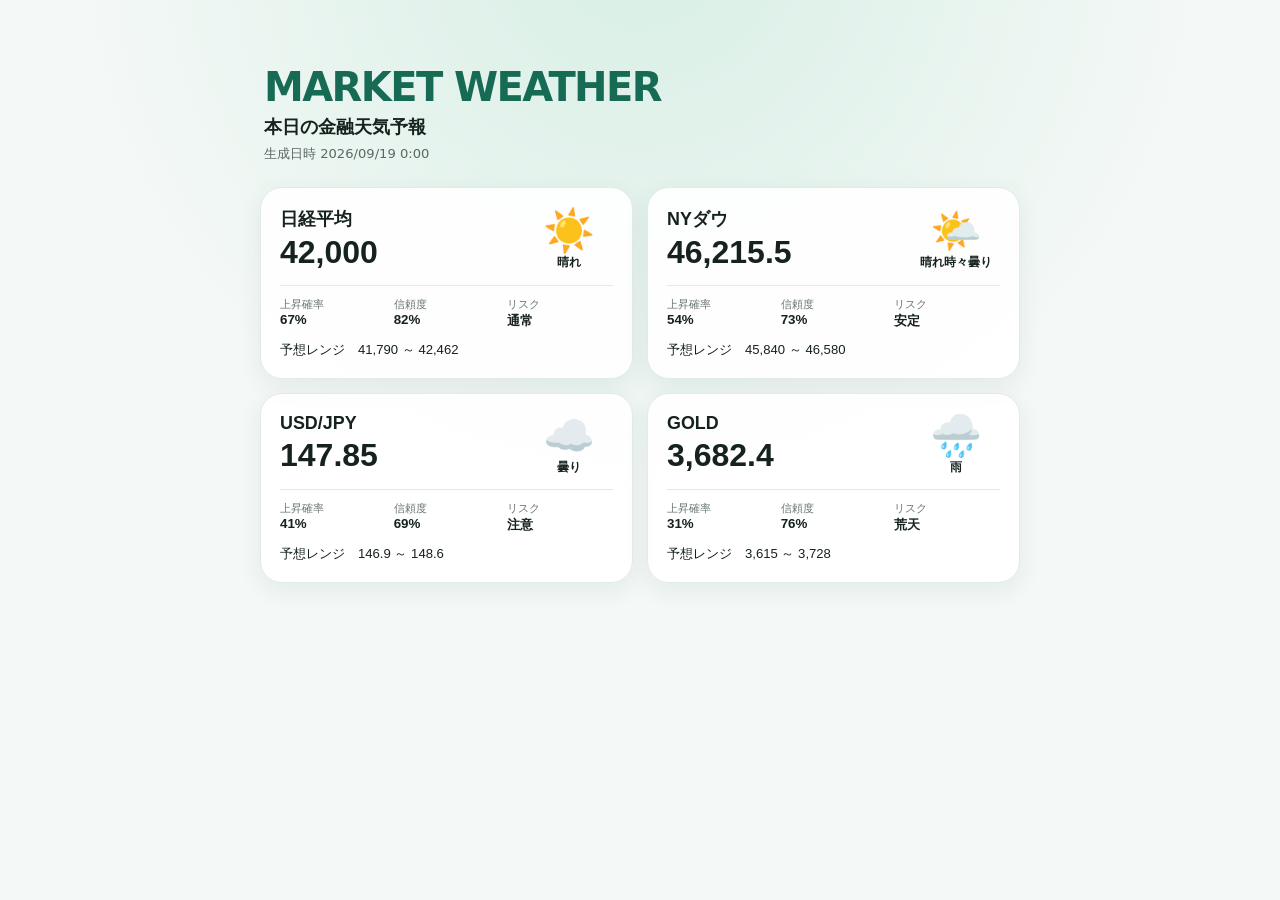
==== web/index.html @ 2a6850dd "Add initial Market Weather Android and Web implementation" ====
<!doctype html>
<html lang="ja">
<head>
  <meta charset="utf-8">
  <meta name="viewport" content="width=device-width, initial-scale=1">
  <meta name="theme-color" content="#e3f2ec">
  <title>Market Weather</title>
  <link rel="stylesheet" href="styles.css">
</head>
<body>
  <main>
    <header>
      <p class="eyebrow">MARKET WEATHER</p>
      <h1>本日の金融天気予報</h1>
      <p id="generated">予報を読み込み中…</p>
    </header>
    <section id="markets" class="markets" aria-live="polite"></section>
    <p id="error" class="error" hidden>予報データを読み込めませんでした。時間をおいて再度お試しください。</p>
  </main>
  <dialog id="detail"><div id="detail-content"></div><button id="close-detail" type="button">閉じる</button></dialog>
  <script src="app.js" defer></script>
</body>
</html>
---- web/styles.css ----
:root { color-scheme: light; font-family: system-ui, -apple-system, "Noto Sans JP", sans-serif; color: #16221e; background: #f4f8f6; }
* { box-sizing: border-box; }
body { margin: 0; min-width: 280px; background: radial-gradient(circle at 50% -10%, #d7efe5 0, #f4f8f6 35rem); }
main { width: min(100% - 28px, 760px); margin: auto; padding: 42px 0 64px; }
header { margin: 0 4px 24px; }
.eyebrow { margin: 0; color: #176b55; font-size: clamp(1.7rem, 9vw, 2.5rem); font-weight: 900; letter-spacing: -.04em; }
h1 { margin: 4px 0; font-size: 1.15rem; }
#generated { margin: 6px 0 0; color: #5b6964; font-size: .82rem; }
.markets { display: grid; gap: 14px; }
.market-card { width: 100%; border: 1px solid #e2ebe7; border-radius: 22px; padding: 19px; color: inherit; background: rgba(255,255,255,.94); box-shadow: 0 7px 24px rgba(32,73,60,.08); text-align: left; cursor: pointer; }
.market-card:hover, .market-card:focus-visible { border-color: #60a58f; transform: translateY(-1px); outline: none; }
.card-top { display: flex; align-items: center; justify-content: space-between; gap: 12px; }
.name { margin: 0; font-size: 1.12rem; font-weight: 750; }
.current { margin: 3px 0 0; font-size: clamp(1.65rem, 8vw, 2rem); font-weight: 850; font-variant-numeric: tabular-nums; }
.condition { min-width: 88px; text-align: center; }
.icon { display: block; font-size: 2.6rem; line-height: 1.1; }
.weather-name { font-size: .72rem; font-weight: 650; }
.stats { display: grid; grid-template-columns: repeat(3, 1fr); gap: 8px; margin-top: 14px; padding-top: 12px; border-top: 1px solid #e3eae7; }
.label { display: block; color: #68756f; font-size: .68rem; }
.value { font-weight: 750; font-variant-numeric: tabular-nums; }
.range { margin: 11px 0 0; font-size: .82rem; font-variant-numeric: tabular-nums; }
.error { padding: 18px; border-radius: 14px; color: #762a2a; background: #fff0ef; }
dialog { width: min(calc(100% - 30px), 420px); padding: 24px; border: 0; border-radius: 22px; box-shadow: 0 20px 80px #10251e55; }
dialog::backdrop { background: #17352b88; backdrop-filter: blur(2px); }
dialog h2 { margin-top: 0; }
.detail-list { display: grid; grid-template-columns: auto 1fr; gap: 10px 18px; margin: 20px 0; }
.detail-list dt { color: #68756f; }
.detail-list dd { margin: 0; font-weight: 700; text-align: right; }
dialog button { width: 100%; border: 0; border-radius: 12px; padding: 12px; color: white; background: #176b55; font: inherit; font-weight: 750; cursor: pointer; }
@media (min-width: 650px) { .markets { grid-template-columns: repeat(2, 1fr); } main { padding-top: 64px; } }
@media (prefers-reduced-motion: no-preference) { .market-card { transition: transform .15s, border-color .15s; } }
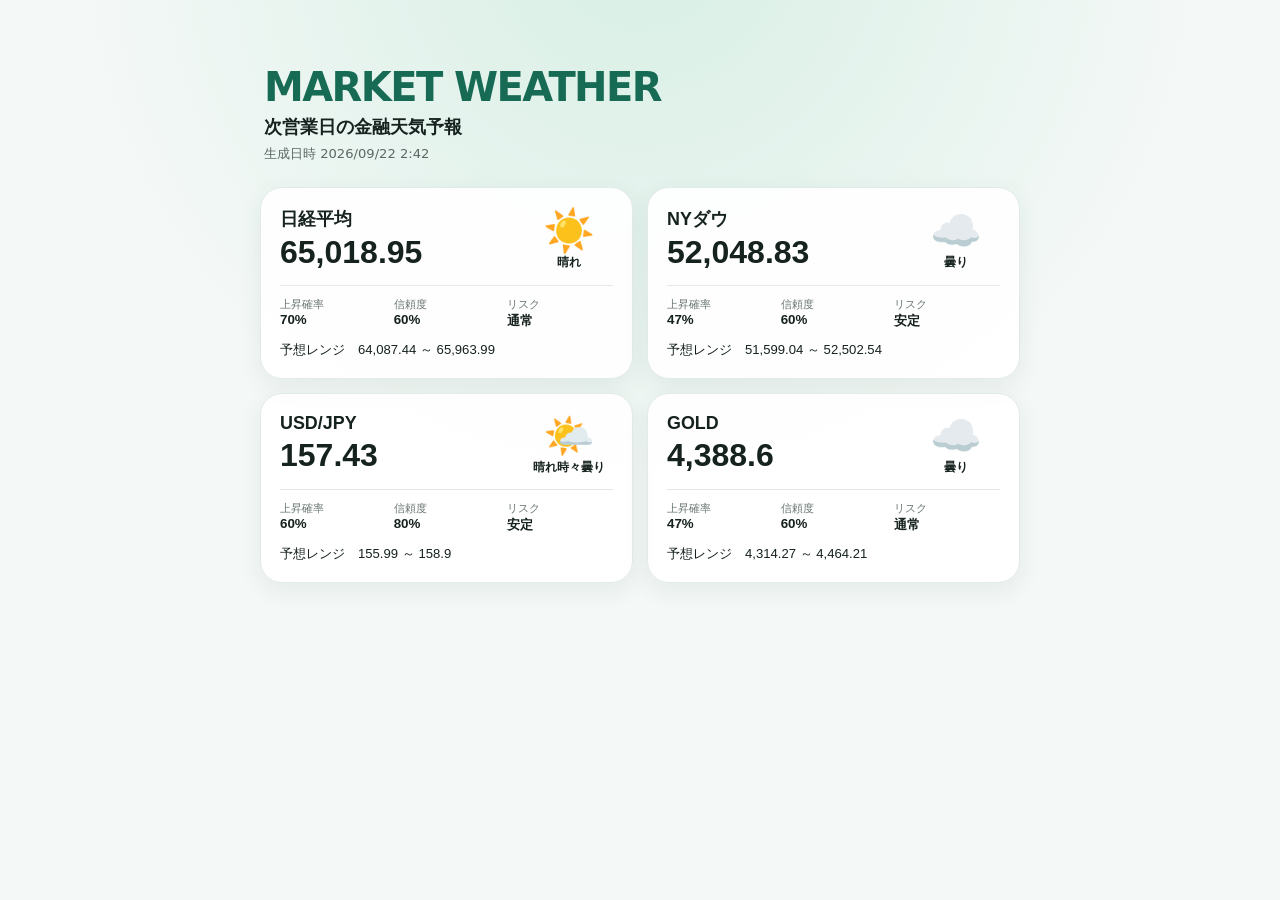
==== commit 7affb9fc: "feat: update web heading to next business day Co-authored-by: xiaqui <211678437+xiaqui@users.noreply" ====
--- a/web/index.html
+++ b/web/index.html
@@ -11,7 +11,7 @@
   <main>
     <header>
       <p class="eyebrow">MARKET WEATHER</p>
-      <h1>本日の金融天気予報</h1>
+      <h1>次営業日の金融天気予報</h1>
       <p id="generated">予報を読み込み中…</p>
     </header>
     <section id="markets" class="markets" aria-live="polite"></section>
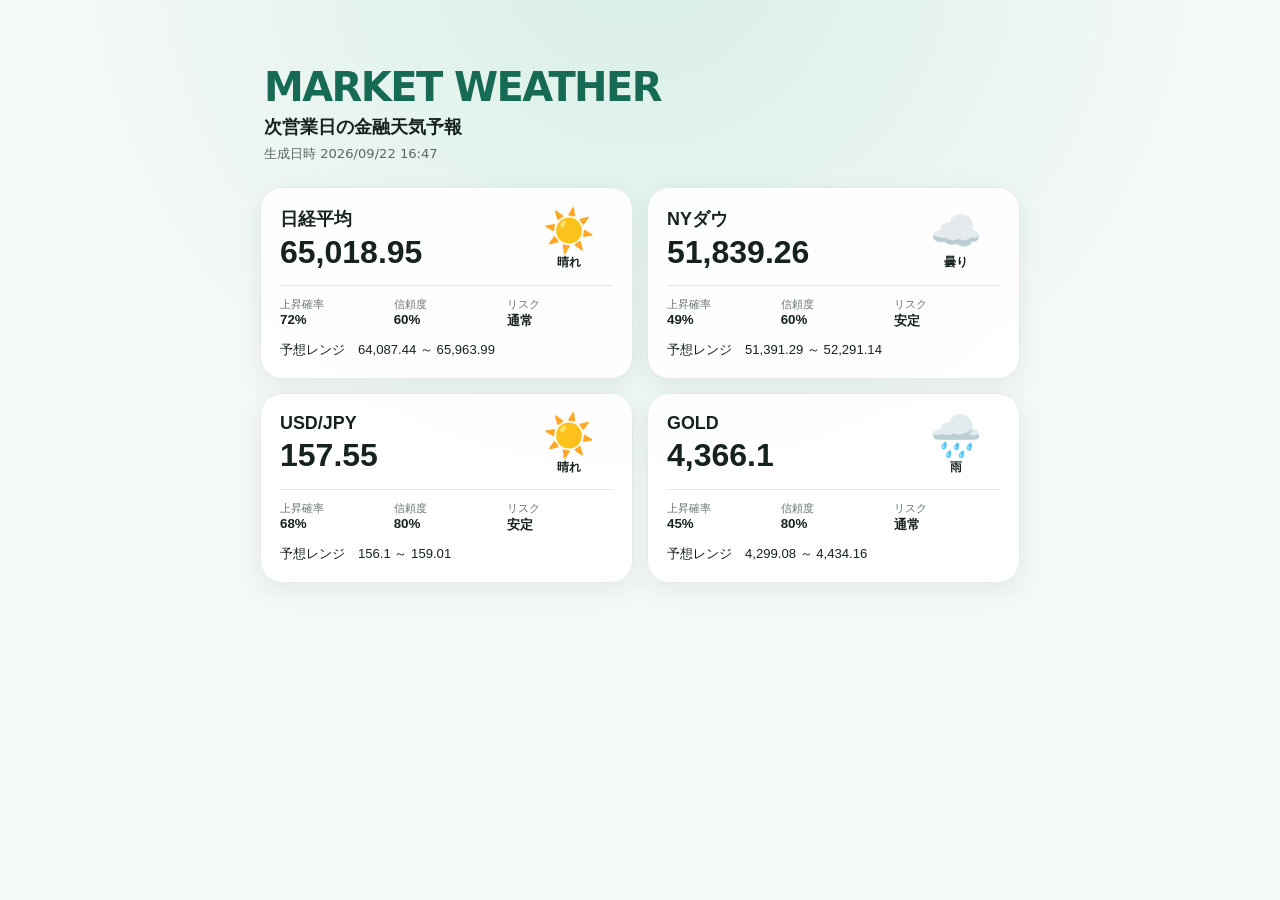
==== commit 79ad67d2: "Add current-value status display and native pull-to-refresh for Android Co-authored-by: xiaqui <2116" ====
--- a/web/index.html
+++ b/web/index.html
@@ -14,6 +14,14 @@
       <h1>次営業日の金融天気予報</h1>
       <p id="generated">予報を読み込み中…</p>
     </header>
+    <section id="current-status" class="current-status" hidden aria-live="polite">
+      <p id="current-status-line">現在値: 取得状況を確認中…</p>
+      <p id="current-status-detail"></p>
+      <details id="current-status-diagnostics" hidden>
+        <summary>診断情報</summary>
+        <ul id="current-status-list"></ul>
+      </details>
+    </section>
     <section id="markets" class="markets" aria-live="polite"></section>
     <p id="error" class="error" hidden>予報データを読み込めませんでした。時間をおいて再度お試しください。</p>
   </main>
--- a/web/styles.css
+++ b/web/styles.css
@@ -20,6 +20,12 @@
 .value { font-weight: 750; font-variant-numeric: tabular-nums; }
 .range { margin: 11px 0 0; font-size: .82rem; font-variant-numeric: tabular-nums; }
 .error { padding: 18px; border-radius: 14px; color: #762a2a; background: #fff0ef; }
+.current-status { margin: 0 4px 18px; padding: 10px 14px; border-radius: 14px; background: rgba(255,255,255,.7); border: 1px solid #e2ebe7; font-size: .78rem; color: #345048; }
+.current-status p { margin: 0; }
+.current-status p + p:not(:empty) { margin-top: 4px; color: #5b6964; }
+.current-status details { margin-top: 6px; }
+.current-status summary { cursor: pointer; font-size: .72rem; color: #176b55; }
+.current-status ul { margin: 6px 0 0; padding-left: 18px; font-size: .72rem; font-variant-numeric: tabular-nums; }
 dialog { width: min(calc(100% - 30px), 420px); padding: 24px; border: 0; border-radius: 22px; box-shadow: 0 20px 80px #10251e55; }
 dialog::backdrop { background: #17352b88; backdrop-filter: blur(2px); }
 dialog h2 { margin-top: 0; }
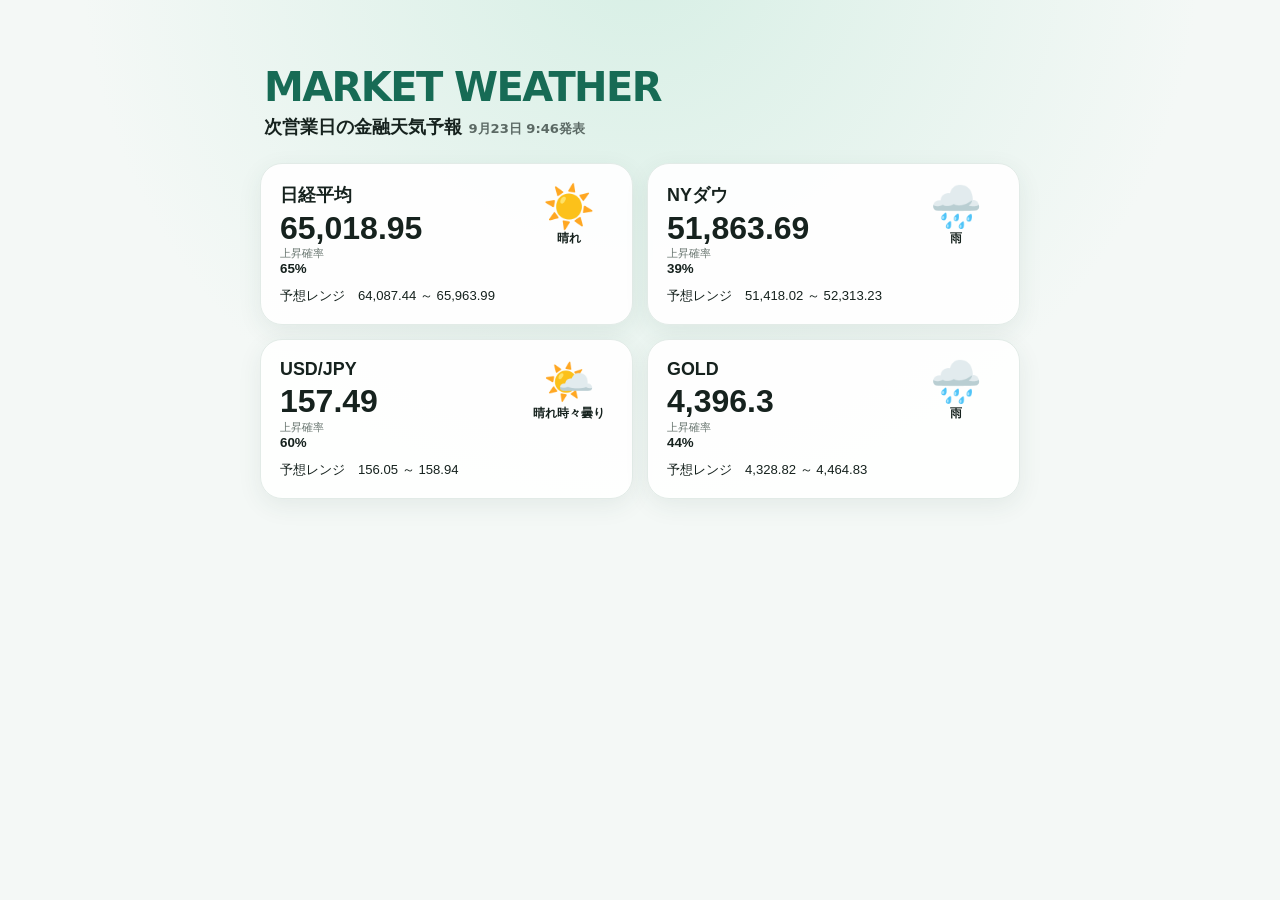
==== commit bde101f2: "Place forecast announcement time beside heading" ====
--- a/web/index.html
+++ b/web/index.html
@@ -11,8 +11,7 @@
   <main>
     <header>
       <p class="eyebrow">MARKET WEATHER</p>
-      <h1>次営業日の金融天気予報</h1>
-      <p id="generated">予報を読み込み中…</p>
+      <h1>次営業日の金融天気予報 <span id="generated">読み込み中…</span></h1>
     </header>
     <section id="current-status" class="current-status" hidden aria-live="polite">
       <p id="current-status-line">現在値: 取得状況を確認中…</p>
--- a/web/styles.css
+++ b/web/styles.css
@@ -11,6 +11,10 @@
 .market-card:hover, .market-card:focus-visible { border-color: #60a58f; transform: translateY(-1px); outline: none; }
 .card-top { display: flex; align-items: center; justify-content: space-between; gap: 12px; }
 .name { margin: 0; font-size: 1.12rem; font-weight: 750; }
+.live-direction { display: inline-block; margin-left: .38em; font-weight: 900; }
+.live-direction-up { color: #1677ff; }
+.live-direction-flat { color: #c28a00; }
+.live-direction-down { color: #d43f3a; }
 .current { margin: 3px 0 0; font-size: clamp(1.65rem, 8vw, 2rem); font-weight: 850; font-variant-numeric: tabular-nums; }
 .condition { min-width: 88px; text-align: center; }
 .icon { display: block; font-size: 2.6rem; line-height: 1.1; }
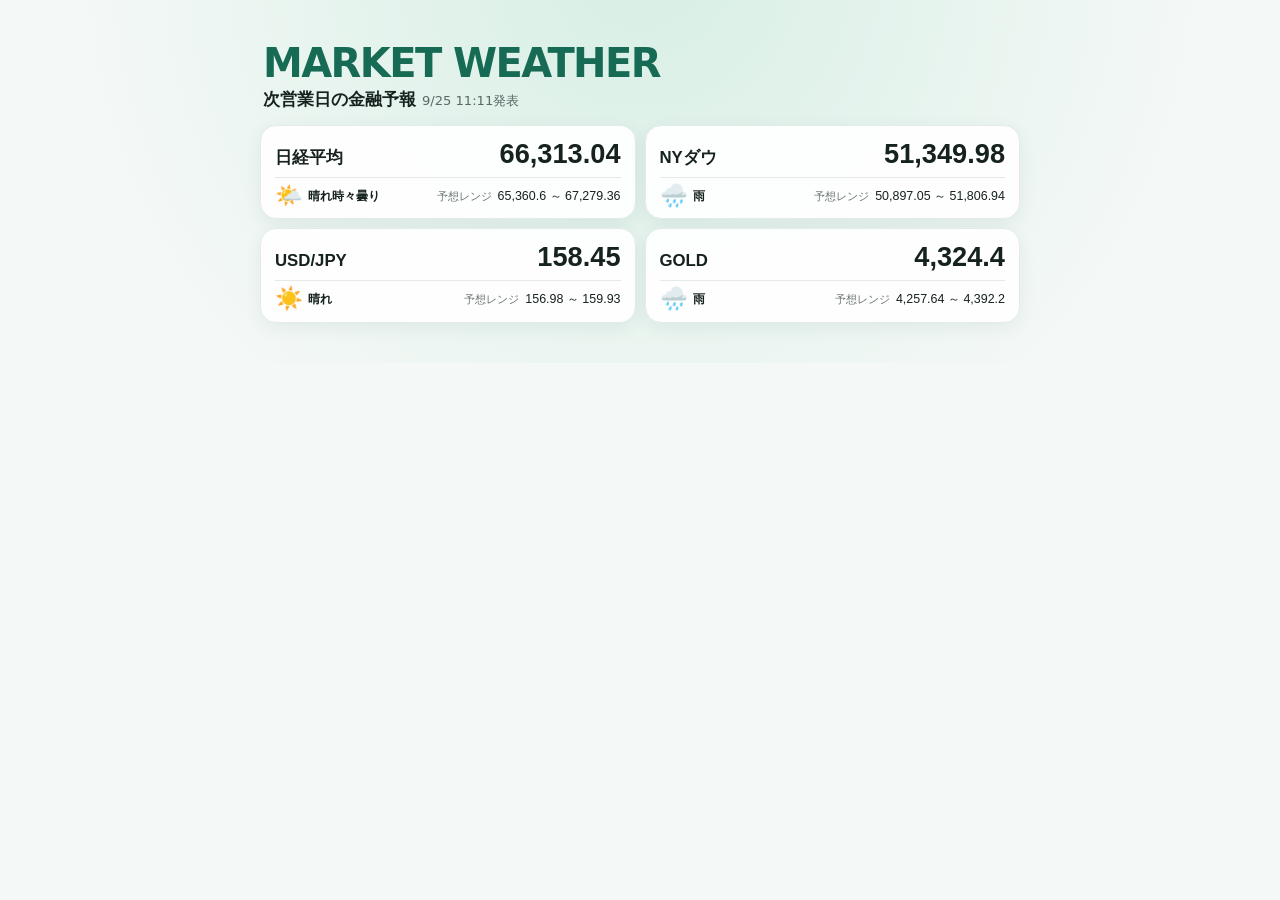
==== commit 08a4d54b: "金融予報カードをコンパクト表示に整理" ====
--- a/web/index.html
+++ b/web/index.html
@@ -11,7 +11,7 @@
   <main>
     <header>
       <p class="eyebrow">MARKET WEATHER</p>
-      <h1>次営業日の金融天気予報 <span id="generated">読み込み中…</span></h1>
+      <h1>次営業日の金融予報 <span id="generated">読み込み中…</span></h1>
     </header>
     <section id="current-status" class="current-status" hidden aria-live="polite">
       <p id="current-status-line">現在値: 取得状況を確認中…</p>
--- a/web/styles.css
+++ b/web/styles.css
@@ -1,28 +1,27 @@
 :root { color-scheme: light; font-family: system-ui, -apple-system, "Noto Sans JP", sans-serif; color: #16221e; background: #f4f8f6; }
 * { box-sizing: border-box; }
 body { margin: 0; min-width: 280px; background: radial-gradient(circle at 50% -10%, #d7efe5 0, #f4f8f6 35rem); }
-main { width: min(100% - 28px, 760px); margin: auto; padding: 42px 0 64px; }
-header { margin: 0 4px 24px; }
+main { width: min(100% - 24px, 760px); margin: auto; padding: 24px 0 40px; }
+header { margin: 0 3px 14px; }
 .eyebrow { margin: 0; color: #176b55; font-size: clamp(1.7rem, 9vw, 2.5rem); font-weight: 900; letter-spacing: -.04em; }
-h1 { margin: 4px 0; font-size: 1.15rem; }
-#generated { margin: 6px 0 0; color: #5b6964; font-size: .82rem; }
-.markets { display: grid; gap: 14px; }
-.market-card { width: 100%; border: 1px solid #e2ebe7; border-radius: 22px; padding: 19px; color: inherit; background: rgba(255,255,255,.94); box-shadow: 0 7px 24px rgba(32,73,60,.08); text-align: left; cursor: pointer; }
+h1 { display: flex; align-items: baseline; gap: .35em; margin: 2px 0; font-size: 1.05rem; white-space: nowrap; }
+#generated { color: #5b6964; font-size: .82rem; font-weight: 500; white-space: nowrap; }
+.markets { display: grid; gap: 9px; }
+.market-card { width: 100%; border: 1px solid #e2ebe7; border-radius: 16px; padding: 12px 14px 11px; color: inherit; background: rgba(255,255,255,.94); box-shadow: 0 5px 18px rgba(32,73,60,.07); text-align: left; cursor: pointer; }
 .market-card:hover, .market-card:focus-visible { border-color: #60a58f; transform: translateY(-1px); outline: none; }
-.card-top { display: flex; align-items: center; justify-content: space-between; gap: 12px; }
-.name { margin: 0; font-size: 1.12rem; font-weight: 750; }
+.card-top { display: flex; align-items: baseline; justify-content: space-between; gap: 10px; }
+.name { margin: 0; min-width: 0; font-size: 1.05rem; font-weight: 750; }
 .live-direction { display: inline-block; margin-left: .38em; font-weight: 900; }
 .live-direction-up { color: #1677ff; }
 .live-direction-flat { color: #c28a00; }
 .live-direction-down { color: #d43f3a; }
-.current { margin: 3px 0 0; font-size: clamp(1.65rem, 8vw, 2rem); font-weight: 850; font-variant-numeric: tabular-nums; }
-.condition { min-width: 88px; text-align: center; }
-.icon { display: block; font-size: 2.6rem; line-height: 1.1; }
-.weather-name { font-size: .72rem; font-weight: 650; }
-.stats { display: grid; grid-template-columns: repeat(3, 1fr); gap: 8px; margin-top: 14px; padding-top: 12px; border-top: 1px solid #e3eae7; }
-.label { display: block; color: #68756f; font-size: .68rem; }
-.value { font-weight: 750; font-variant-numeric: tabular-nums; }
-.range { margin: 11px 0 0; font-size: .82rem; font-variant-numeric: tabular-nums; }
+.current { margin: 0; flex: none; font-size: clamp(1.35rem, 6vw, 1.7rem); font-weight: 850; font-variant-numeric: tabular-nums; }
+.forecast-summary { display: flex; align-items: center; justify-content: space-between; gap: 10px; margin-top: 7px; padding-top: 7px; border-top: 1px solid #e3eae7; }
+.condition { display: flex; align-items: center; gap: 5px; min-width: 0; }
+.icon { font-size: 1.4rem; line-height: 1; }
+.weather-name { font-size: .78rem; font-weight: 650; white-space: nowrap; }
+.range { margin: 0; font-size: .78rem; font-variant-numeric: tabular-nums; white-space: nowrap; }
+.range-label { margin-right: .55em; color: #68756f; font-size: .68rem; }
 .error { padding: 18px; border-radius: 14px; color: #762a2a; background: #fff0ef; }
 .current-status { margin: 0 4px 18px; padding: 10px 14px; border-radius: 14px; background: rgba(255,255,255,.7); border: 1px solid #e2ebe7; font-size: .78rem; color: #345048; }
 .current-status p { margin: 0; }
@@ -37,5 +36,9 @@
 .detail-list dt { color: #68756f; }
 .detail-list dd { margin: 0; font-weight: 700; text-align: right; }
 dialog button { width: 100%; border: 0; border-radius: 12px; padding: 12px; color: white; background: #176b55; font: inherit; font-weight: 750; cursor: pointer; }
-@media (min-width: 650px) { .markets { grid-template-columns: repeat(2, 1fr); } main { padding-top: 64px; } }
+@media (max-width: 359px) {
+  h1 { white-space: normal; }
+  .forecast-summary { align-items: flex-start; flex-direction: column; gap: 5px; }
+}
+@media (min-width: 650px) { .markets { grid-template-columns: repeat(2, 1fr); } main { padding-top: 40px; } }
 @media (prefers-reduced-motion: no-preference) { .market-card { transition: transform .15s, border-color .15s; } }
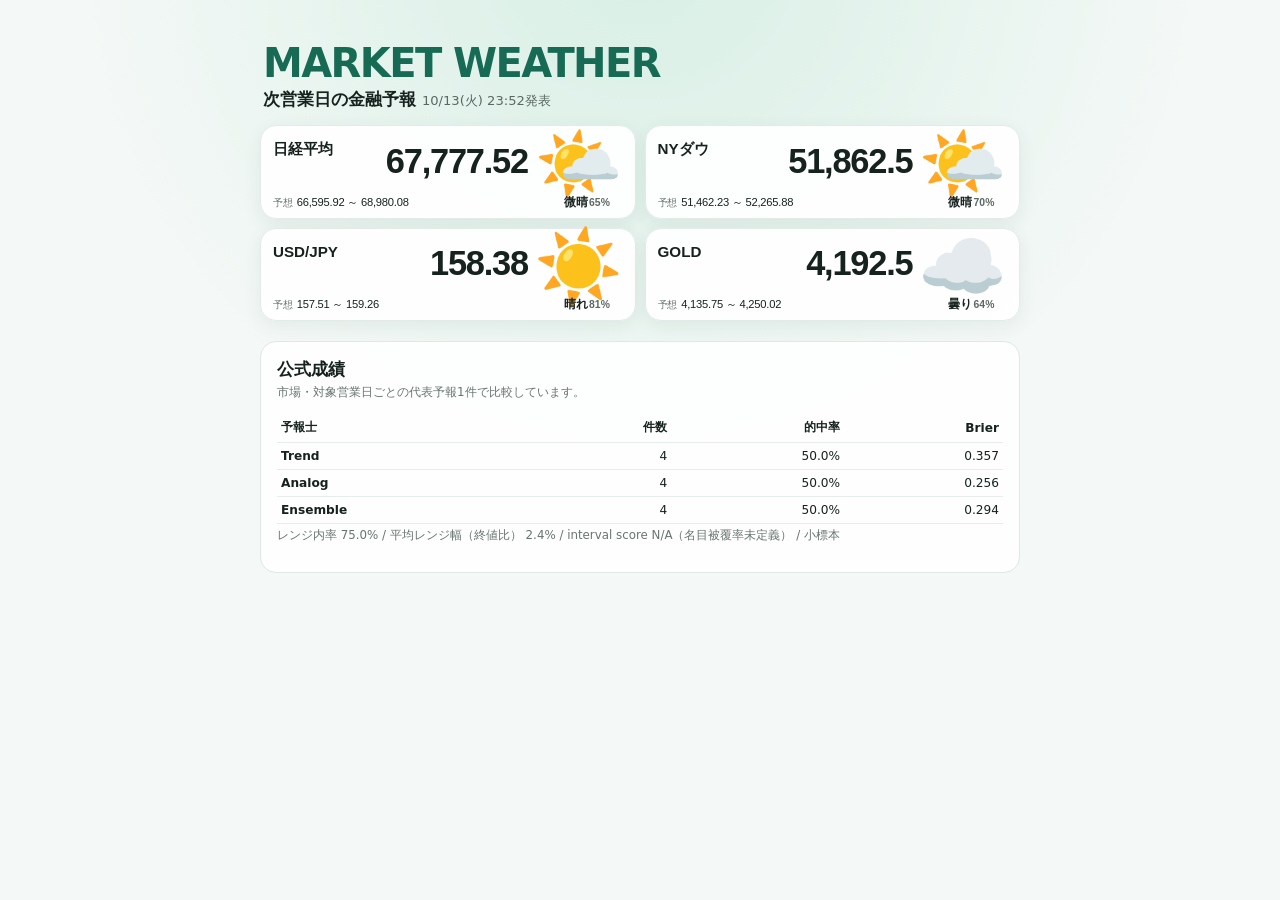
==== commit a6512fa1: "Add representative official forecast scoring" ====
--- a/web/index.html
+++ b/web/index.html
@@ -22,6 +22,11 @@
       </details>
     </section>
     <section id="markets" class="markets" aria-live="polite"></section>
+    <section id="official-scores" class="scores" aria-live="polite">
+      <h2>公式成績</h2>
+      <p class="scores-note">市場・対象営業日ごとの代表予報1件で比較しています。</p>
+      <div id="scores-content">読み込み中…</div>
+    </section>
     <p id="error" class="error" hidden>予報データを読み込めませんでした。時間をおいて再度お試しください。</p>
   </main>
   <dialog id="detail"><div id="detail-content"></div><button id="close-detail" type="button">閉じる</button></dialog>
--- a/web/styles.css
+++ b/web/styles.css
@@ -7,22 +7,30 @@
 h1 { display: flex; align-items: baseline; gap: .35em; margin: 2px 0; font-size: 1.05rem; white-space: nowrap; }
 #generated { color: #5b6964; font-size: .82rem; font-weight: 500; white-space: nowrap; }
 .markets { display: grid; gap: 9px; }
-.market-card { width: 100%; border: 1px solid #e2ebe7; border-radius: 16px; padding: 12px 14px 11px; color: inherit; background: rgba(255,255,255,.94); box-shadow: 0 5px 18px rgba(32,73,60,.07); text-align: left; cursor: pointer; }
+.market-card { display: grid; grid-template-columns: minmax(0, 1fr) minmax(0, 1.35fr) auto; grid-template-rows: 1fr 1fr auto; align-items: stretch; column-gap: 8px; width: 100%; border: 1px solid #e2ebe7; border-radius: 16px; padding: 8px 12px; color: inherit; background: rgba(255,255,255,.94); box-shadow: 0 5px 18px rgba(32,73,60,.07); text-align: left; cursor: pointer; }
 .market-card:hover, .market-card:focus-visible { border-color: #60a58f; transform: translateY(-1px); outline: none; }
-.card-top { display: flex; align-items: baseline; justify-content: space-between; gap: 10px; }
-.name { margin: 0; min-width: 0; font-size: 1.05rem; font-weight: 750; }
-.live-direction { display: inline-block; margin-left: .38em; font-weight: 900; }
+.card-info { display: grid; min-width: 0; grid-column: 1 / 3; grid-row: 1 / 4; grid-template-columns: minmax(0, 1fr) minmax(0, 1.35fr); grid-template-rows: 1fr 1fr auto; }
+.name { grid-column: 1; grid-row: 1; align-self: center; margin: 0; min-width: 0; font-size: clamp(.78rem, 3.7vw, .95rem); font-weight: 750; white-space: nowrap; }
+.direction-slot { grid-column: 1; grid-row: 2; align-self: center; min-height: 1em; }
+.live-direction { display: inline-block; margin: 0; font-size: clamp(.72rem, 3.3vw, .9rem); font-weight: 900; white-space: nowrap; }
 .live-direction-up { color: #1677ff; }
 .live-direction-flat { color: #c28a00; }
 .live-direction-down { color: #d43f3a; }
-.current { margin: 0; flex: none; font-size: clamp(1.35rem, 6vw, 1.7rem); font-weight: 850; font-variant-numeric: tabular-nums; }
-.forecast-summary { display: flex; align-items: center; justify-content: space-between; gap: 10px; margin-top: 7px; padding-top: 7px; border-top: 1px solid #e3eae7; }
-.condition { display: flex; align-items: center; gap: 5px; min-width: 0; }
-.icon { font-size: 1.4rem; line-height: 1; }
-.weather-name { font-size: .78rem; font-weight: 650; white-space: nowrap; }
-.range { margin: 0; font-size: .78rem; font-variant-numeric: tabular-nums; white-space: nowrap; }
-.range-label { margin-right: .55em; color: #68756f; font-size: .68rem; }
+.current { display: flex; grid-column: 2; grid-row: 1 / 3; align-self: center; justify-self: center; justify-content: flex-end; width: 7.6ch; margin: 0; transform: translateY(-.32em); font-size: clamp(1.55rem, 7vw, 2.15rem); font-weight: 850; font-variant-numeric: tabular-nums; letter-spacing: -.035em; line-height: 1; white-space: nowrap; }\n.current-int { flex: none; }\n.current-decimal { flex: none; width: 2.35ch; text-align: left; }
+.range { grid-column: 1 / 3; grid-row: 3; max-width: 100%; margin: 0; overflow: hidden; font-size: clamp(.58rem, 2.6vw, .7rem); font-variant-numeric: tabular-nums; letter-spacing: -.02em; text-overflow: clip; white-space: nowrap; }
+.range-label { margin-right: .4em; color: #68756f; font-size: .64rem; }
+.card-weather { display: grid; min-width: 0; grid-column: 3; grid-row: 1 / 4; grid-template-rows: minmax(0, 1fr) auto; justify-items: center; }
+.icon { display: flex; align-items: center; justify-content: center; justify-self: end; min-height: 0; font-size: clamp(3.35rem, 16vw, 4.45rem); line-height: .85; }
+.weather-meta { display: flex; width: clamp(3.35rem, 16vw, 4.45rem); max-width: 100%; align-items: baseline; justify-content: center; justify-self: end; gap: .1em; margin: 0; font-size: clamp(.5rem, 2.4vw, .72rem); white-space: nowrap; }
+.weather-name { min-width: 0; overflow: hidden; font-weight: 700; text-overflow: ellipsis; }
+.forecast-support { flex: none; color: #5b6964; font-size: .9em; font-weight: 750; }
 .error { padding: 18px; border-radius: 14px; color: #762a2a; background: #fff0ef; }
+.scores { margin-top: 20px; padding: 16px; border: 1px solid #dce9e4; border-radius: 16px; background: rgba(255,255,255,.9); }
+.scores h2 { margin: 0; font-size: 1.05rem; }
+.scores-note, .scores-small { margin: 4px 0 12px; color: #68756f; font-size: .74rem; }
+.scores-table { width: 100%; border-collapse: collapse; font-size: .76rem; font-variant-numeric: tabular-nums; }
+.scores-table th, .scores-table td { padding: 6px 4px; border-bottom: 1px solid #e5eeea; text-align: right; }
+.scores-table th:first-child, .scores-table td:first-child { text-align: left; }
 .current-status { margin: 0 4px 18px; padding: 10px 14px; border-radius: 14px; background: rgba(255,255,255,.7); border: 1px solid #e2ebe7; font-size: .78rem; color: #345048; }
 .current-status p { margin: 0; }
 .current-status p + p:not(:empty) { margin-top: 4px; color: #5b6964; }
@@ -34,11 +42,14 @@
 dialog h2 { margin-top: 0; }
 .detail-list { display: grid; grid-template-columns: auto 1fr; gap: 10px 18px; margin: 20px 0; }
 .detail-list dt { color: #68756f; }
-.detail-list dd { margin: 0; font-weight: 700; text-align: right; }
+.detail-list dd { margin: 0; font-weight: 700; text-align: right; }\n.detail-range { display: flex; flex-direction: column; align-items: flex-end; line-height: 1.25; }
 dialog button { width: 100%; border: 0; border-radius: 12px; padding: 12px; color: white; background: #176b55; font: inherit; font-weight: 750; cursor: pointer; }
 @media (max-width: 359px) {
   h1 { white-space: normal; }
-  .forecast-summary { align-items: flex-start; flex-direction: column; gap: 5px; }
+  .market-card { grid-template-columns: minmax(0, 1fr) minmax(0, 1.2fr) auto; column-gap: 5px; padding-inline: 9px; }\n  .card-info { grid-template-columns: minmax(0, 1fr) minmax(0, 1.2fr); }\n  .current { font-size: clamp(1.35rem, 7.2vw, 1.8rem); }
+  .icon { font-size: clamp(3rem, 17vw, 3.6rem); }
+  .weather-meta { gap: .3em; font-size: clamp(.64rem, 3.4vw, .74rem); }
+  .range-label { margin-right: .25em; }
 }
 @media (min-width: 650px) { .markets { grid-template-columns: repeat(2, 1fr); } main { padding-top: 40px; } }
 @media (prefers-reduced-motion: no-preference) { .market-card { transition: transform .15s, border-color .15s; } }
